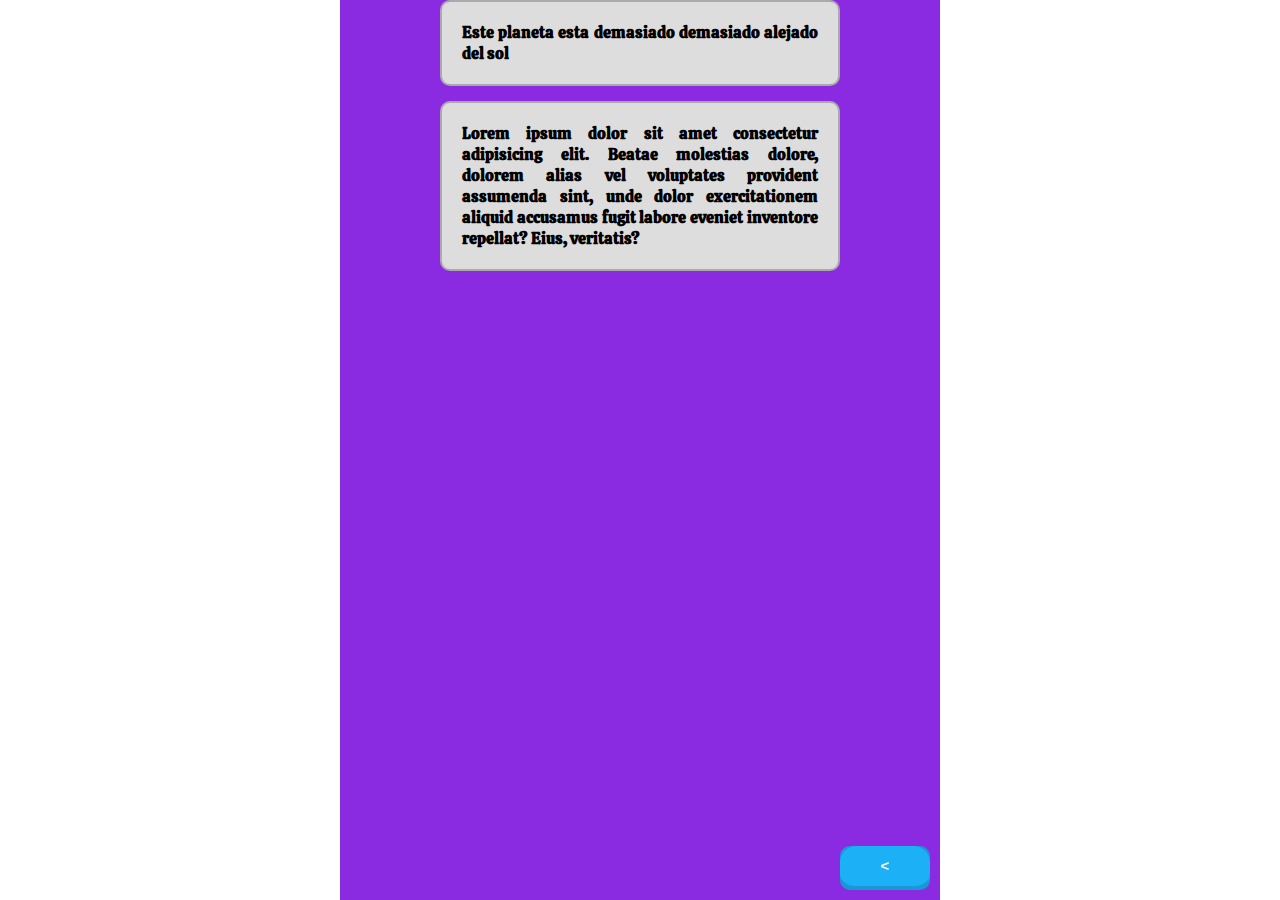
==== pages/bad1.html @ c0a590fc "Primer Commit" ====
<!DOCTYPE html>
<html lang="en">
<head>
    <meta charset="UTF-8">
    <meta name="viewport" content="width=device-width, initial-scale=1.0">
    <title>Document</title>
    <link rel="preconnect" href="https://fonts.googleapis.com">
    <link rel="preconnect" href="https://fonts.gstatic.com" crossorigin>
    <link href="https://fonts.googleapis.com/css2?family=Calistoga&display=swap" rel="stylesheet">
    
    <link rel="stylesheet" href="../global.css">
</head>
<body>
    <main class="main-container form-container">
        <form action="">
            <p class="box info">Este planeta esta demasiado demasiado alejado del sol </p>
            
            
            <p class="box info">Lorem ipsum dolor sit amet consectetur adipisicing elit. Beatae molestias dolore, dolorem alias vel voluptates provident assumenda sint, unde dolor exercitationem aliquid accusamus fugit labore eveniet inventore repellat? Eius, veritatis?</p>
        </form>
        <div>
            <button type="button" class="button-19"><</button>
        </div>
    </main>
</body>
</html>
---- global.css ----
* {
  margin: 0;
  padding: 0;
  box-sizing: border-box;
}

body{
  font-family: 'Calistoga', cursive;
}

.main-container {

  width: 100%;
  max-width: 600px;
  height: 100vh;
  margin: 0 auto;
  background-color: blueviolet;
  background-repeat: no-repeat;
  position: relative;
  overflow: hidden;

}

.main-container button {
  position: absolute;
  margin: 10px;
  bottom: 0;
  right: 0;
  padding: 10px 40px;
  color: #fff;
 
  border-radius: 10px;


}



/* CSS */
.button-19 {
  appearance: button;
  background-color: #1899D6;
  border: solid transparent;
  border-radius: 16px;
  border-width: 0 0 4px;
  box-sizing: border-box;
  color: #FFFFFF;
  cursor: pointer;
  display: inline-block;
  font-family: din-round, sans-serif;
  font-size: 15px;
  font-weight: 700;
  letter-spacing: .8px;
  line-height: 20px;
  margin: 10px;
  outline: none;
  overflow: visible;
  padding: 13px 16px;
  text-align: center;
  text-transform: uppercase;
  touch-action: manipulation;
  transform: translateZ(0);
  transition: filter .2s;
  user-select: none;
  -webkit-user-select: none;
  vertical-align: middle;
  white-space: nowrap;

}

.button-19:after {
  background-clip: padding-box;
  background-color: #1CB0F6;
  border: solid transparent;
  border-radius: 16px;
  border-width: 0 0 4px;
  bottom: -4px;
  content: "";
  left: 0;
  position: absolute;
  right: 0;
  top: 0;
  z-index: -1;
}

.button-19:main,
.button-19:focus {
  user-select: auto;
}

.button-19:hover:not(:disabled) {
  filter: brightness(1.1);
  -webkit-filter: brightness(1.1);
}

.button-19:disabled {
  cursor: auto;
}

.box {
  width: 400px;
  height: auto;
  border: 2px solid #000;
  margin: 0 auto 15px;
  text-align: justify;
  padding: 20px;
  font-weight: bold;
  border-radius: 10px;
}

.info {
  background-color: #ddd;
  border-color: #aaa; 
}

.warning {
  background-color: #FFF484;
  border-color: #DCC600;
}

.success {
  background-color: #B9FFAB;
  border-color: #116400;
  color: #116400;
}

.error {
  background-color: #EBB1B1;
  border-color: #973939;
  color: #973939;
}
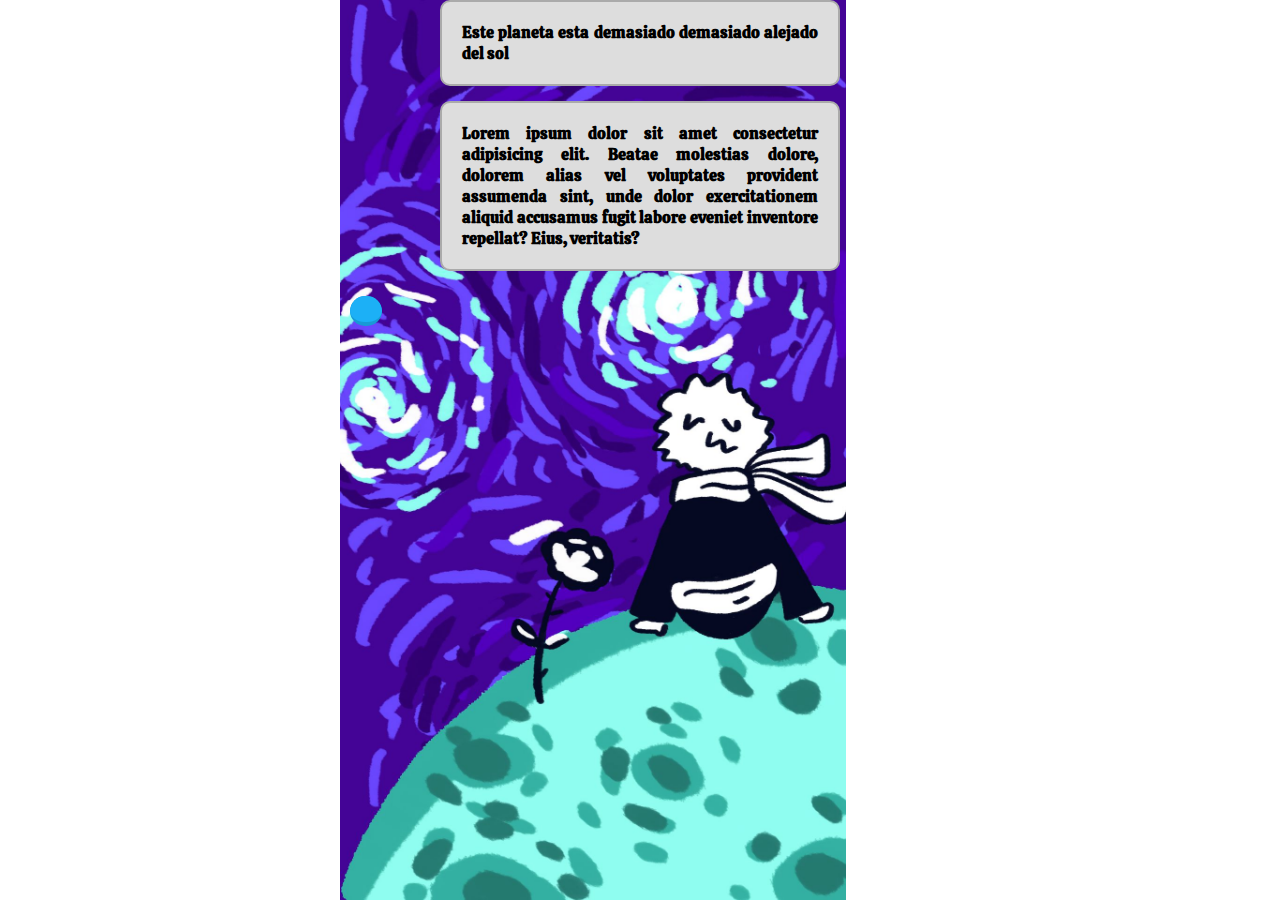
==== commit 79d0e088: "videos del index" ====
--- a/pages/bad1.html
+++ b/pages/bad1.html
@@ -12,15 +12,15 @@
 </head>
 <body>
     <main class="main-container form-container">
-        <form action="">
+        <form action="" id="selectplanet-name">
             <p class="box info">Este planeta esta demasiado demasiado alejado del sol </p>
+            <p class="box info">Lorem ipsum dolor sit amet consectetur adipisicing elit. Beatae molestias dolore, dolorem alias vel voluptates provident assumenda sint, unde dolor exercitationem aliquid accusamus fugit labore eveniet inventore repellat? Eius, veritatis?</p>
+
+            <button type="submit" class="button-19 nav"></button>
+        </form>
+        
             
-            
-            <p class="box info">Lorem ipsum dolor sit amet consectetur adipisicing elit. Beatae molestias dolore, dolorem alias vel voluptates provident assumenda sint, unde dolor exercitationem aliquid accusamus fugit labore eveniet inventore repellat? Eius, veritatis?</p>
-        </form>
-        <div>
-            <button type="button" class="button-19"><</button>
-        </div>
+    
     </main>
 </body>
 </html>--- a/global.css
+++ b/global.css
@@ -14,14 +14,15 @@
   max-width: 600px;
   height: 100vh;
   margin: 0 auto;
-  background-color: blueviolet;
+  background-image: url('./img/background.jpg');
+  background-size:contain;
   background-repeat: no-repeat;
   position: relative;
   overflow: hidden;
 
 }
 
-.main-container button {
+.main-container .nav-button {
   position: absolute;
   margin: 10px;
   bottom: 0;
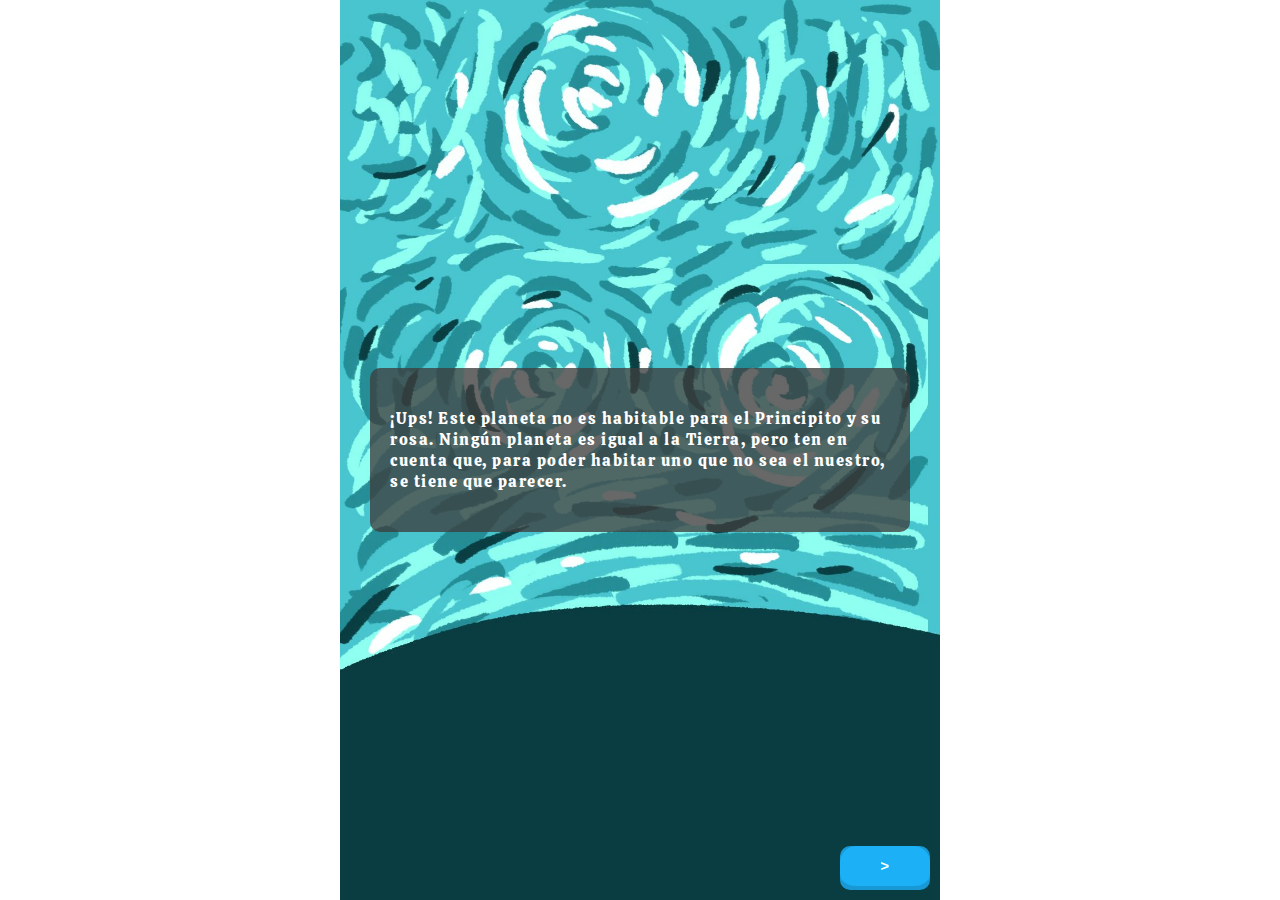
==== commit 7e7a445b: "add bad ending" ====
--- a/pages/bad1.html
+++ b/pages/bad1.html
@@ -9,18 +9,19 @@
     <link href="https://fonts.googleapis.com/css2?family=Calistoga&display=swap" rel="stylesheet">
     
     <link rel="stylesheet" href="../global.css">
+    <link rel="stylesheet" href="../css/bad.css">
 </head>
 <body>
-    <main class="main-container form-container">
-        <form action="" id="selectplanet-name">
-            <p class="box info">Este planeta esta demasiado demasiado alejado del sol </p>
-            <p class="box info">Lorem ipsum dolor sit amet consectetur adipisicing elit. Beatae molestias dolore, dolorem alias vel voluptates provident assumenda sint, unde dolor exercitationem aliquid accusamus fugit labore eveniet inventore repellat? Eius, veritatis?</p>
+    <main class="main-container bad-container">
+        <div class="text-container">
+            <p>¡Ups! Este planeta no es habitable para el Principito y su rosa.
 
-            <button type="submit" class="button-19 nav"></button>
-        </form>
-        
-            
-    
+                Ningún planeta es igual a la Tierra, pero ten en cuenta que, para poder habitar uno que no sea el nuestro, se tiene que parecer. 
+                </p>
+        </div>
+        <a href="./bad2.html" id="button-nav">
+            <button type="button" class="button-19 nav-button">></button>
+       </a>
     </main>
 </body>
 </html>--- a/global.css
+++ b/global.css
@@ -14,8 +14,7 @@
   max-width: 600px;
   height: 100vh;
   margin: 0 auto;
-  background-image: url('./img/background.jpg');
-  background-size:contain;
+
   background-repeat: no-repeat;
   position: relative;
   overflow: hidden;
--- a/css/bad.css
+++ b/css/bad.css
@@ -0,0 +1,19 @@
+.bad-container{
+    background-image: url('../img/background-bad.jpg');
+    background-size:cover;
+    display: flex;
+    flex-direction: column;
+    justify-content: center;
+    align-items: center;
+}
+
+.text-container{
+    padding: 40px 20px;
+
+    width: 90%;
+    background-color: rgba(61, 61, 61, 0.779);
+    border-radius: 10px;
+    color: white;
+    letter-spacing: 1.5px;
+    font-size:2;
+}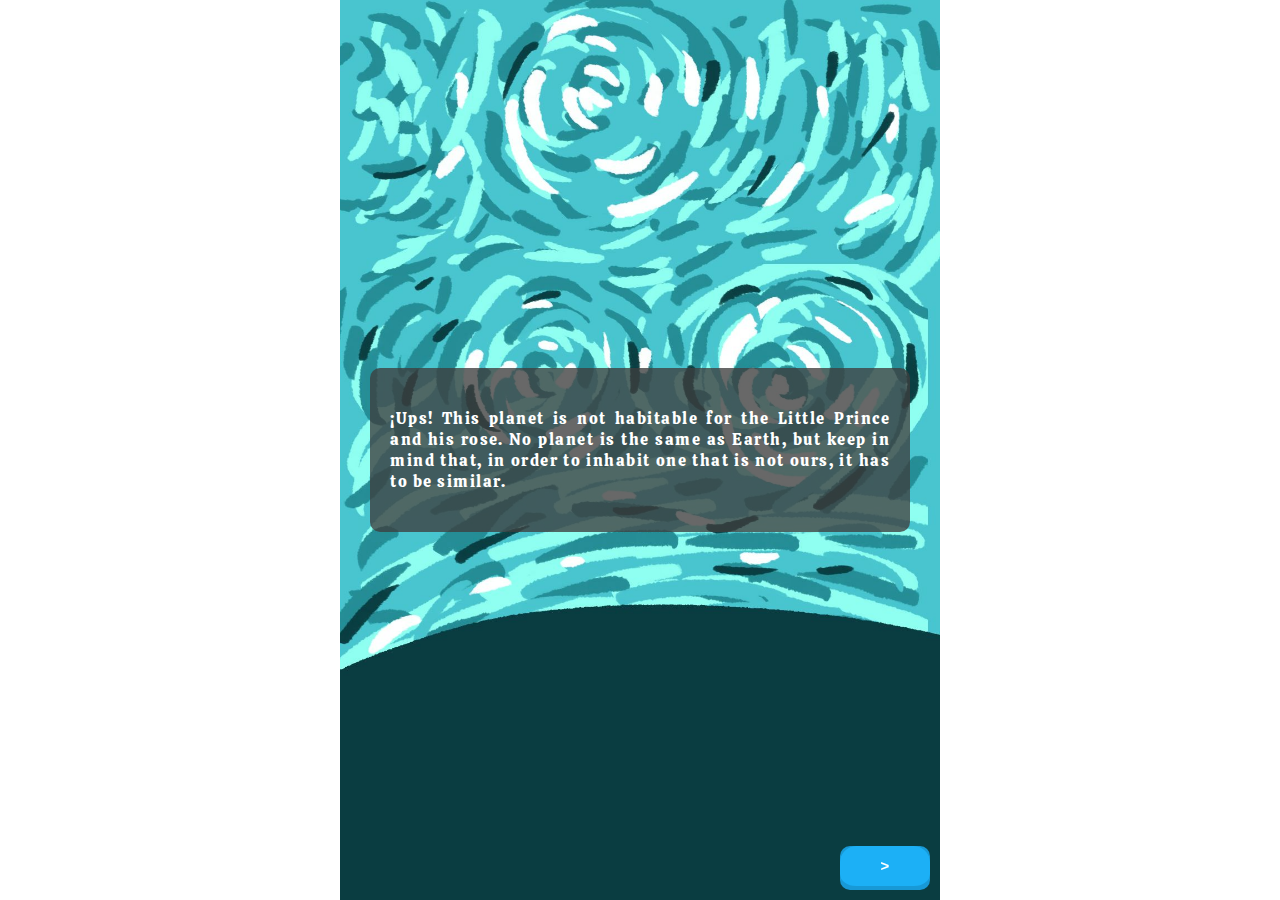
==== commit 69f49f64: "textos en ingles" ====
--- a/pages/bad1.html
+++ b/pages/bad1.html
@@ -14,9 +14,9 @@
 <body>
     <main class="main-container bad-container">
         <div class="text-container">
-            <p>¡Ups! Este planeta no es habitable para el Principito y su rosa.
+            <p>¡Ups! This planet is not habitable for the Little Prince and his rose.
 
-                Ningún planeta es igual a la Tierra, pero ten en cuenta que, para poder habitar uno que no sea el nuestro, se tiene que parecer. 
+                No planet is the same as Earth, but keep in mind that, in order to inhabit one that is not ours, it has to be similar.
                 </p>
         </div>
         <a href="./bad2.html" id="button-nav">
--- a/global.css
+++ b/global.css
@@ -14,7 +14,6 @@
   max-width: 600px;
   height: 100vh;
   margin: 0 auto;
-
   background-repeat: no-repeat;
   position: relative;
   overflow: hidden;
@@ -128,4 +127,9 @@
   background-color: #EBB1B1;
   border-color: #973939;
   color: #973939;
+}
+
+.title{
+  text-align: center;
+  margin: 50px;
 }--- a/css/bad.css
+++ b/css/bad.css
@@ -16,4 +16,5 @@
     color: white;
     letter-spacing: 1.5px;
     font-size:2;
+    text-align: justify;
 }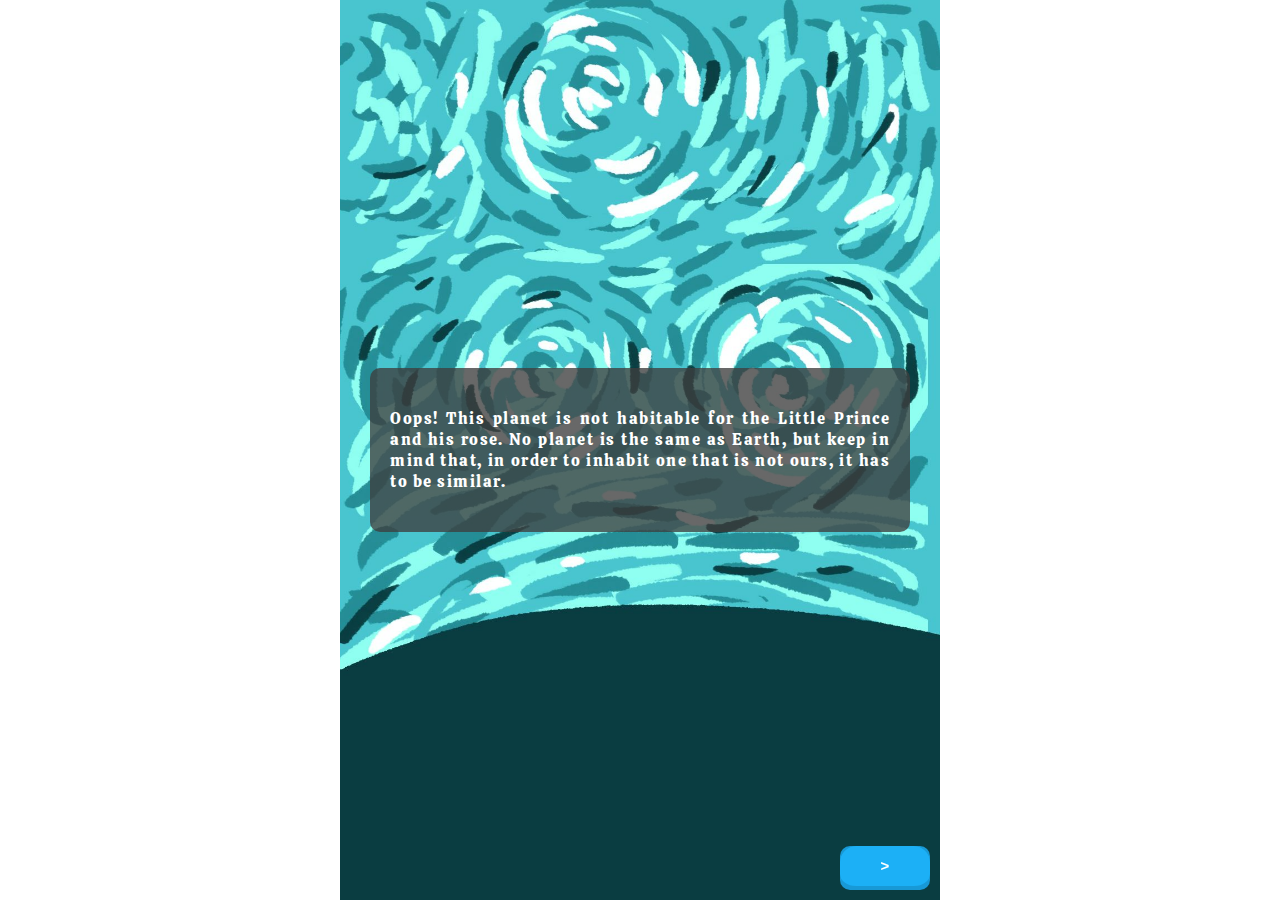
==== commit 5c465735: "Oops" ====
--- a/pages/bad1.html
+++ b/pages/bad1.html
@@ -1,9 +1,10 @@
-<!DOCTYPE html>
-<html lang="en">
+<!DOCTYPE html >
+<html lang="en" translate="no">
 <head>
     <meta charset="UTF-8">
-    <meta name="viewport" content="width=device-width, initial-scale=1.0">
-    <title>Document</title>
+    <meta name="viewport" content="width=device-width, initial-scale=1" />
+
+    <title>Dibutino</title>
     <link rel="preconnect" href="https://fonts.googleapis.com">
     <link rel="preconnect" href="https://fonts.gstatic.com" crossorigin>
     <link href="https://fonts.googleapis.com/css2?family=Calistoga&display=swap" rel="stylesheet">
@@ -14,7 +15,7 @@
 <body>
     <main class="main-container bad-container">
         <div class="text-container">
-            <p>¡Ups! This planet is not habitable for the Little Prince and his rose.
+            <p>Oops! This planet is not habitable for the Little Prince and his rose.
 
                 No planet is the same as Earth, but keep in mind that, in order to inhabit one that is not ours, it has to be similar.
                 </p>
--- a/global.css
+++ b/global.css
@@ -9,14 +9,13 @@
 }
 
 .main-container {
-
   width: 100%;
   max-width: 600px;
   height: 100vh;
   margin: 0 auto;
   background-repeat: no-repeat;
   position: relative;
-  overflow: hidden;
+ 
 
 }
 
